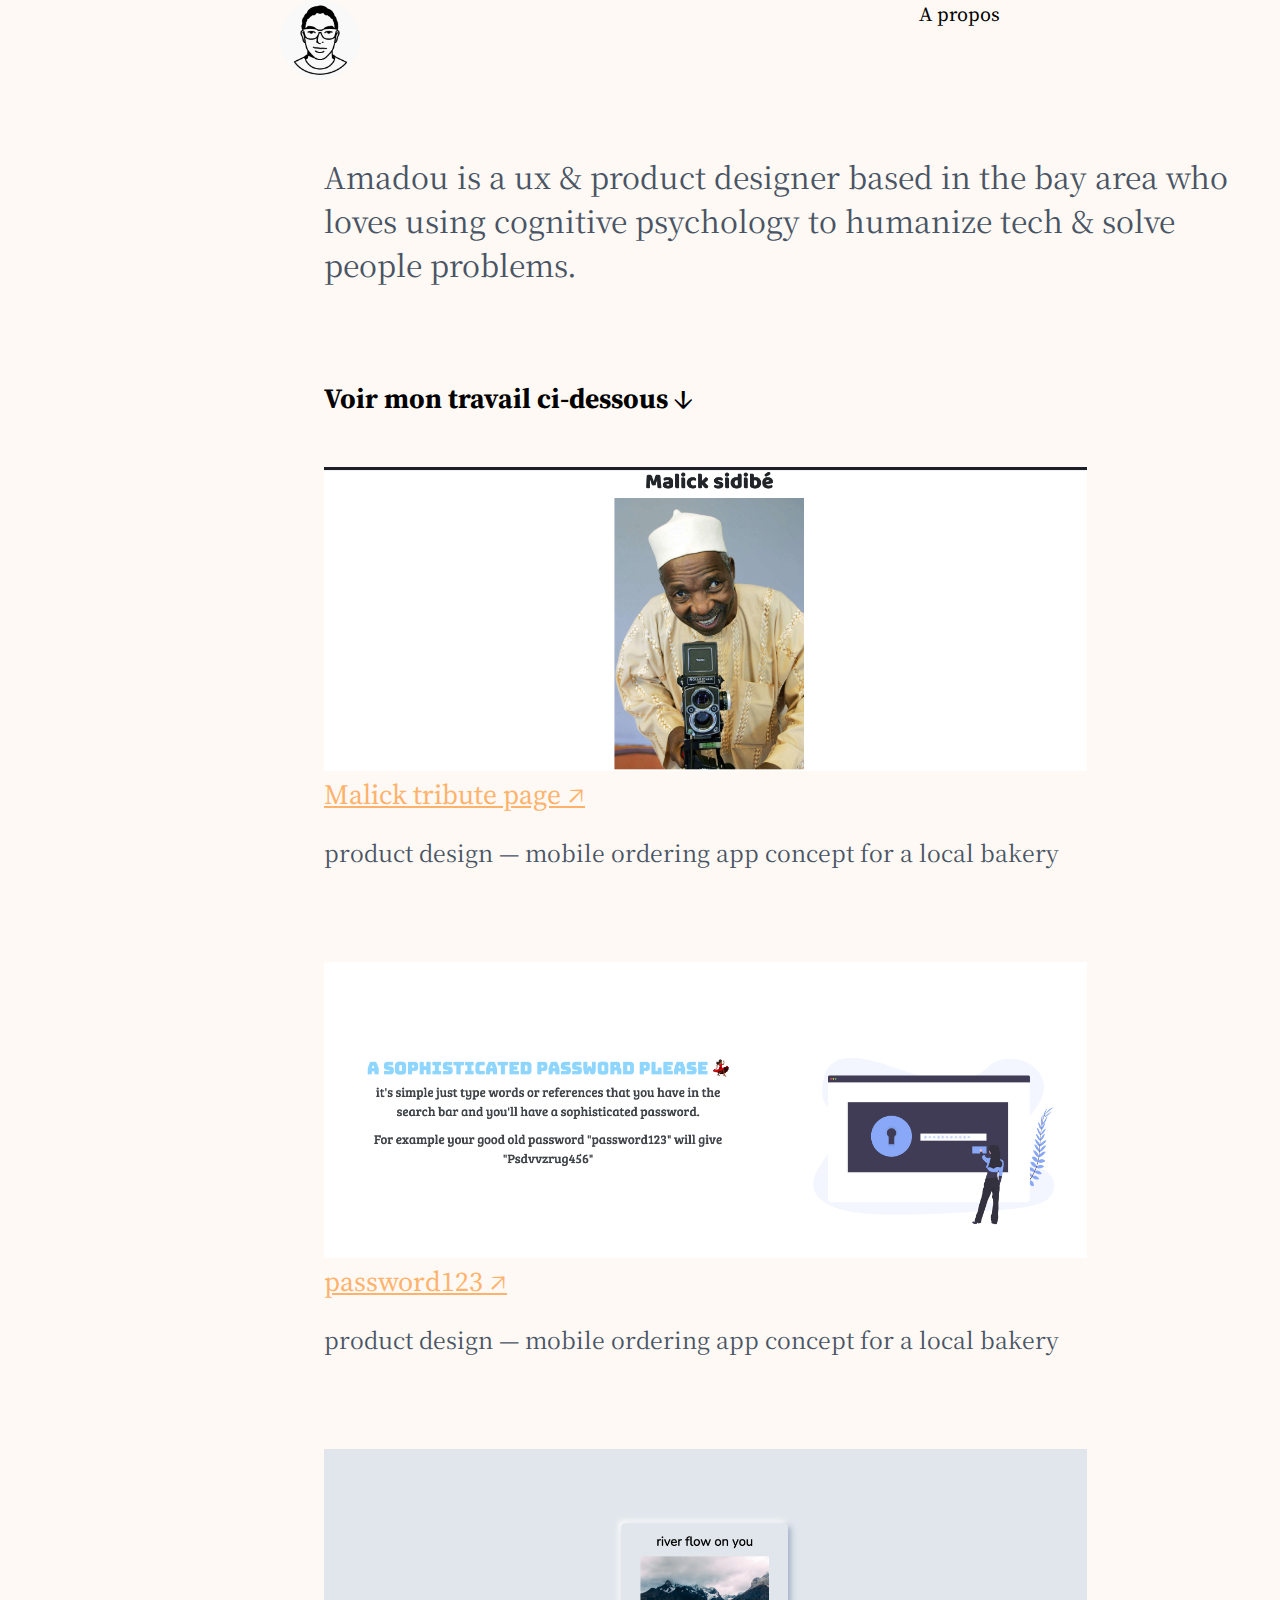
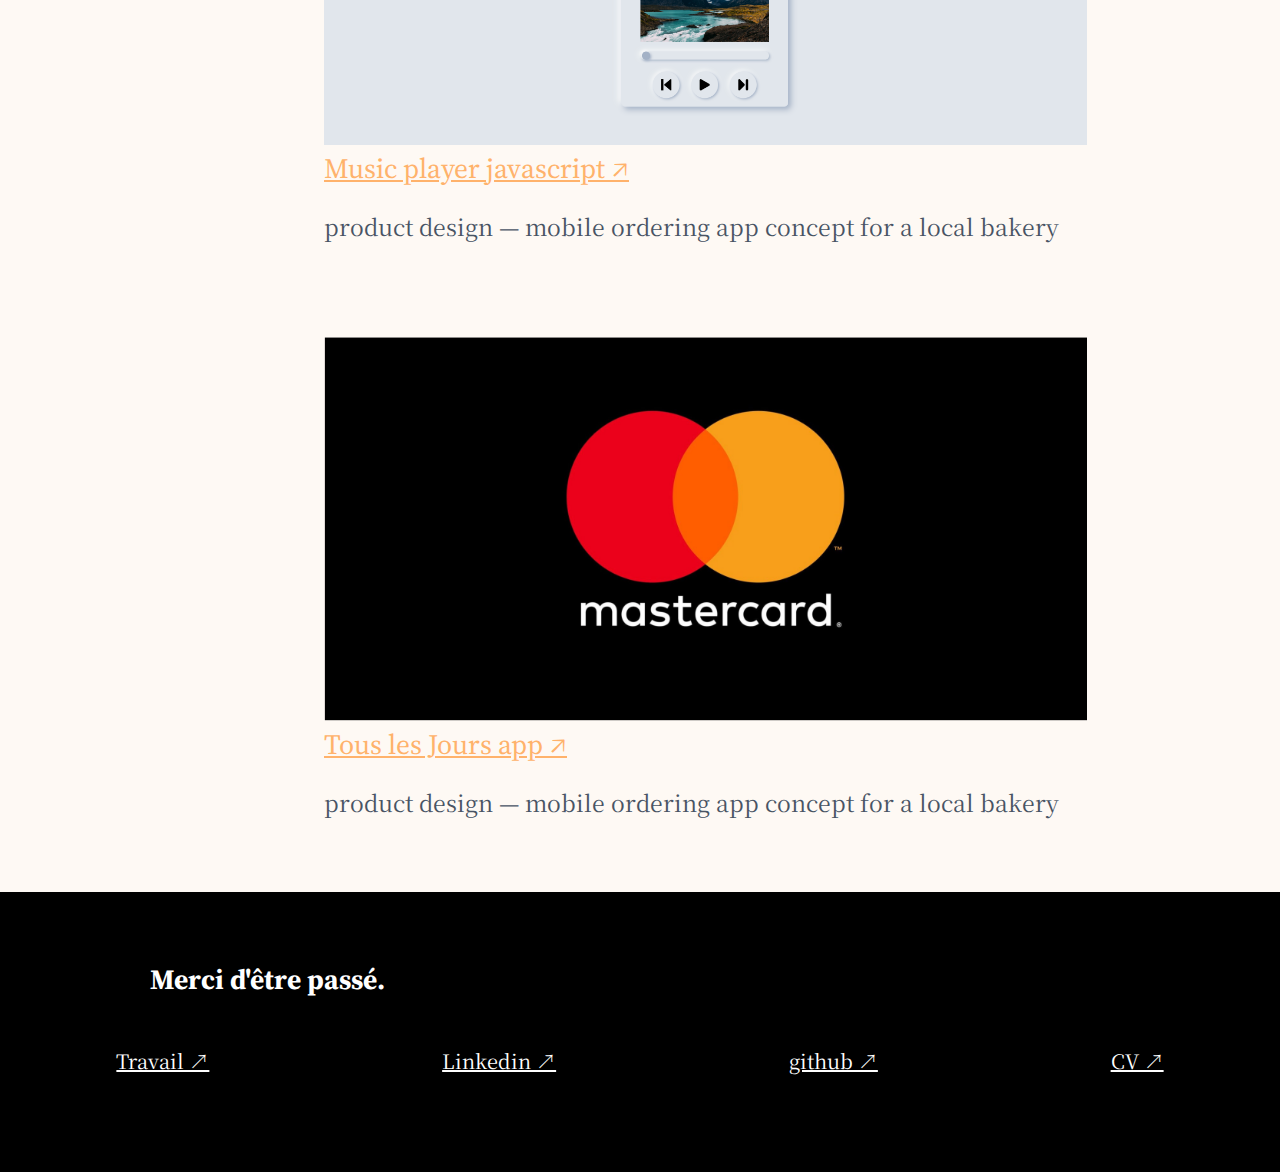
==== index.html @ ba20e9de "first commit" ====
<!DOCTYPE html>
<html lang="en">
<head>
    <meta charset="UTF-8">
    <meta name="viewport" content="width=device-width, initial-scale=1.0">
    <link href="https://cdn.jsdelivr.net/npm/bootstrap@5.0.0-beta1/dist/css/bootstrap.min.css" rel="stylesheet" integrity="sha384-giJF6kkoqNQ00vy+HMDP7azOuL0xtbfIcaT9wjKHr8RbDVddVHyTfAAsrekwKmP1" crossorigin="anonymous">
    <link rel="stylesheet" href="style.css">
    <link rel="preconnect" href="https://fonts.gstatic.com">
<link href="https://fonts.googleapis.com/css2?family=Source+Serif+Pro:ital,wght@0,300;0,400;0,700;1,900&display=swap" rel="stylesheet">
<link rel="preconnect" href="https://fonts.gstatic.com">
<link href="https://fonts.googleapis.com/css2?family=Caveat:wght@400;500;700&display=swap" rel="stylesheet">
<link rel="preconnect" href="https://fonts.gstatic.com">
<link href="https://fonts.googleapis.com/css2?family=Fredoka+One&display=swap" rel="stylesheet">
<link rel="preconnect" href="https://fonts.gstatic.com">
<link href="https://fonts.googleapis.com/css2?family=Alegreya+Sans:wght@300;400;700&family=Fugaz+One&display=swap" rel="stylesheet">
<link rel="preconnect" href="https://fonts.gstatic.com">
<link href="https://fonts.googleapis.com/css2?family=Noto+Serif+KR:wght@300;400;600&display=swap" rel="stylesheet">
    <title>Document</title>
</head>
<body>
    <nav class="navbar">
        <div>
          <img id="me" src="img/me.jpg" alt="">
        </div>
        <div class="d-flex">
            <a href="about.html">A propos</a>
      </div>
      </nav>
    <main>
        <div class="intro">
            <p>Amadou is a ux & product designer based in the bay area who loves using cognitive psychology to humanize tech & solve people problems.</p>
        </div>
        <h2>Voir mon travail ci-dessous ↓</h2>
  
        <div class="margin-30-padding-20">
            <img  class="img-993px" src="img/malick.png" alt="">
            <div>
              <a class="projectName" href="https://codepen.io/Golfa/full/ayavVJ">Malick tribute page ↗</a>
              <p class="projectdes">product design — mobile ordering app concept for a local bakery</p>
            </div>
           
        </div>
  
        <div class="margin-30-padding-20">
          <img  class="img-993px" src="img/password123.png" alt="">
          <div>
            <a class="projectName"  href="https://password123.herokuapp.com/">password123 ↗</a>
            <p class="projectdes">product design — mobile ordering app concept for a local bakery</p>
          </div>
          </div>
       
        <div class="margin-30-padding-20">
          <img  class="img-993px" src="img/music-player.png" alt="">
          <div>
            <a class="projectName" href="">Music player javascript ↗</a>
            <p class="projectdes">product design — mobile ordering app concept for a local bakery</p>
          </div>
         
        </div>
        <div class="margin-30-padding-20">
          <img  class="img-993px" src="img/mastercard.png" alt="">
          <div>
            <a class="projectName" href="">Tous les Jours app ↗</a>
            <p class="projectdes">product design — mobile ordering app concept for a local bakery</p>
          </div>
       
        </div>
    </main>
    

      <footer>
          <h3>Merci d'être passé.</h3>
          <div class="d-flex space-around">
              <a href="#">Travail ↗</a>
              <a href="https://www.linkedin.com/in/amadou-golfa-8484b2132/">Linkedin ↗</a>
              <a href="https://github.com/bamss">github ↗</a>
              <a href="img/Amadou_golfa.pdf">CV ↗</a>
          </div>
      </footer>
    <script src="https://cdn.jsdelivr.net/npm/bootstrap@5.0.0-beta1/dist/js/bootstrap.bundle.min.js" integrity="sha384-ygbV9kiqUc6oa4msXn9868pTtWMgiQaeYH7/t7LECLbyPA2x65Kgf80OJFdroafW" crossorigin="anonymous"></script>
</body>
</html>
---- style.css ----
body{
    margin: 0;
    padding: 0;
    background-color: #FEF9F4;
}
.intro{
    font-size: 30px;
    padding: 40px 0;
}
#me{
    width: 80px;
    border-radius: 100%;

}
h1, h2, h3, .projectName{
    font-family: 'Source Serif Pro', serif;
    font-size: 28px;

}
p, footer a{
    font-family: 'Noto Serif KR', serif;
    color: #495464;
}
.navbar{
    display: flex;
    justify-content: space-around;
}
nav div a{
    font-family: 'Source Serif Pro', serif;
    font-size: 20px;
    color: black;
    text-decoration: none;
}
.img-993px{
    width: 763px;
}
.margin-30-padding-20{
    margin: 30px 0;
    padding: 20px 0;
}
main{
    margin-left: 324px;
}
footer{
    background-color: black;
    color: white;
    height: 200px;
    padding: 40px 0;
}
footer div a {
    color: white;
    font-size: 20px;
    padding: 20px 0;
}
footer h3{
    margin-left: 150px;

}
.d-flex{
    display: flex;
}
.space-around{
    justify-content: space-around;
}
.projectName{
    color: #ffb26b;
}
.projectdes{
    font-size: 23px;
}
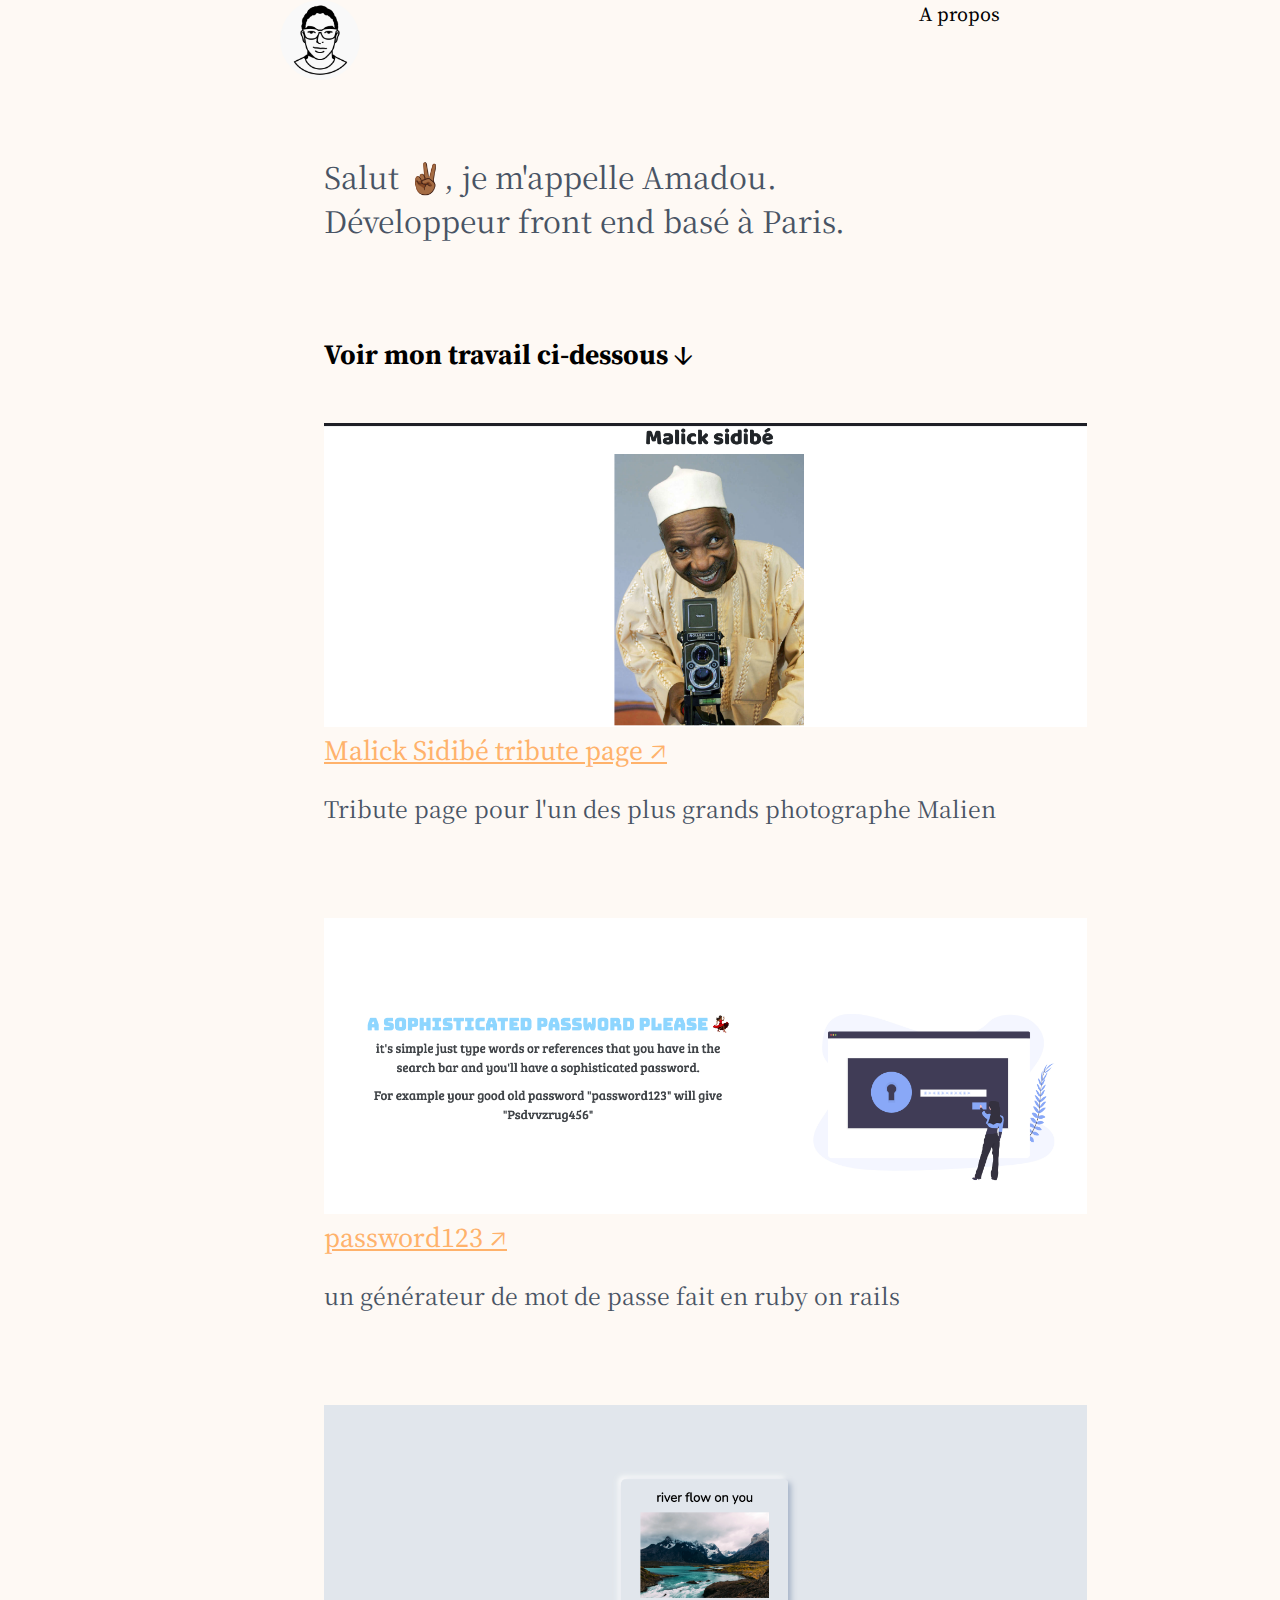
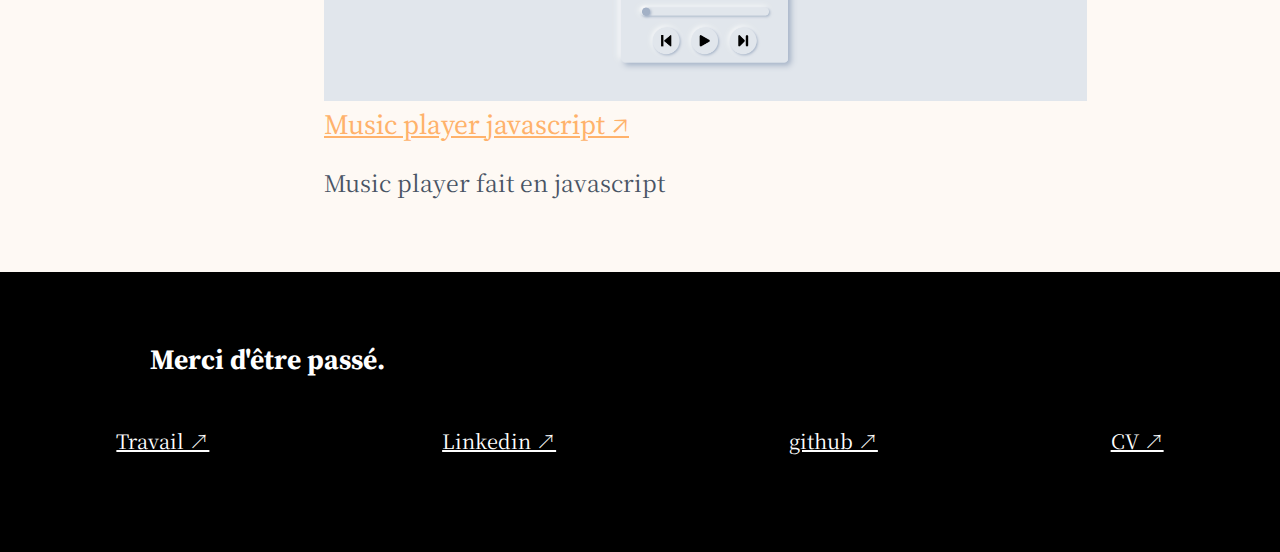
==== commit b4384f76: "changement" ====
--- a/index.html
+++ b/index.html
@@ -28,15 +28,15 @@
       </nav>
     <main>
         <div class="intro">
-            <p>Amadou is a ux & product designer based in the bay area who loves using cognitive psychology to humanize tech & solve people problems.</p>
+            <p>Salut ✌🏾, je m'appelle Amadou. <br> Développeur front end basé à Paris.</p>
         </div>
         <h2>Voir mon travail ci-dessous ↓</h2>
   
         <div class="margin-30-padding-20">
             <img  class="img-993px" src="img/malick.png" alt="">
             <div>
-              <a class="projectName" href="https://codepen.io/Golfa/full/ayavVJ">Malick tribute page ↗</a>
-              <p class="projectdes">product design — mobile ordering app concept for a local bakery</p>
+              <a class="projectName" href="https://codepen.io/Golfa/full/ayavVJ">Malick Sidibé tribute page ↗</a>
+              <p class="projectdes">Tribute page pour l'un des plus grands photographe Malien</p>
             </div>
            
         </div>
@@ -45,18 +45,18 @@
           <img  class="img-993px" src="img/password123.png" alt="">
           <div>
             <a class="projectName"  href="https://password123.herokuapp.com/">password123 ↗</a>
-            <p class="projectdes">product design — mobile ordering app concept for a local bakery</p>
+            <p class="projectdes">un générateur de mot de passe fait en ruby on rails</p>
           </div>
           </div>
        
         <div class="margin-30-padding-20">
           <img  class="img-993px" src="img/music-player.png" alt="">
           <div>
-            <a class="projectName" href="">Music player javascript ↗</a>
-            <p class="projectdes">product design — mobile ordering app concept for a local bakery</p>
+            <a class="projectName" href="https://bamss.github.io/yiruma_player/">Music player javascript ↗</a>
+            <p class="projectdes">Music player fait en javascript</p>
           </div>
          
-        </div>
+        <!-- </div>
         <div class="margin-30-padding-20">
           <img  class="img-993px" src="img/mastercard.png" alt="">
           <div>
@@ -64,7 +64,7 @@
             <p class="projectdes">product design — mobile ordering app concept for a local bakery</p>
           </div>
        
-        </div>
+        </div> -->
     </main>
     
 
